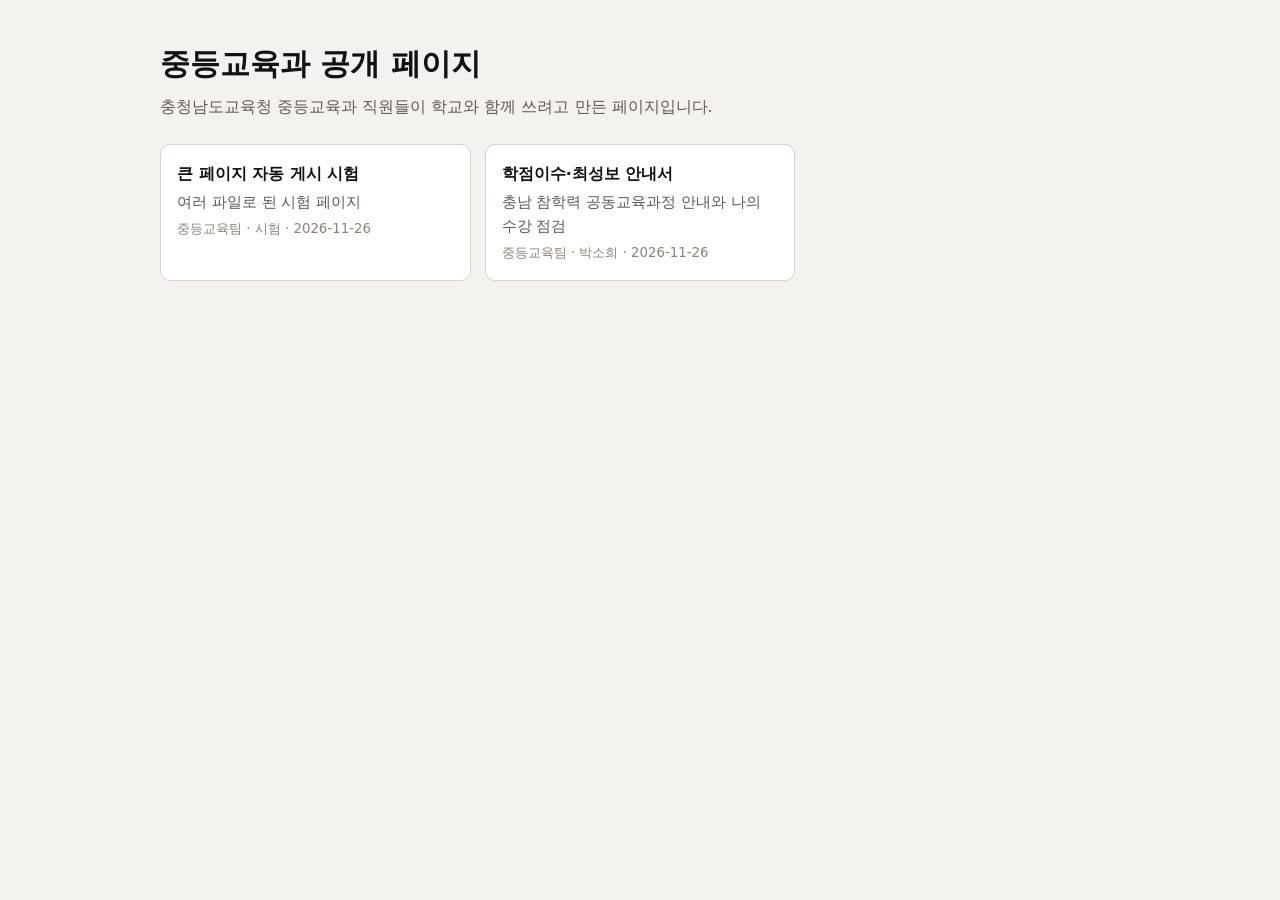
==== index.html @ 14477735 "큰 페이지 자동 게시: b1.json" ====
<!DOCTYPE html>
<html lang="ko"><head><meta charset="utf-8"><meta name="viewport" content="width=device-width, initial-scale=1">
<meta name="robots" content="noindex"><title>충남교육청 중등교육과 공개 페이지</title>
<style>body{margin:0;font:16px/1.6 system-ui,"Apple SD Gothic Neo","Malgun Gothic",sans-serif;background:#f4f2ee;color:#141210}
main{max-width:960px;margin:0 auto;padding:40px 16px}h1{font-size:30px;margin:0 0 6px}p.l{color:#5f5a53;margin:0 0 24px}
.g{display:grid;grid-template-columns:repeat(auto-fill,minmax(260px,1fr));gap:14px}
.c{display:flex;flex-direction:column;gap:4px;background:#fff;border:1px solid #d8d3cb;border-radius:10px;padding:16px;color:inherit;text-decoration:none}
.c:hover,.c:focus-visible{border-color:#c8371e;outline:none}.c span{color:#5f5a53;font-size:15px}.c small{color:#8a847b}</style></head>
<body><main><h1>중등교육과 공개 페이지</h1><p class="l">충청남도교육청 중등교육과 직원들이 학교와 함께 쓰려고 만든 페이지입니다.</p>
<div class="g">
<a class="c" href="big-test/"><b>큰 페이지 자동 게시 시험</b><span>여러 파일로 된 시험 페이지</span><small>중등교육팀 · 시험 · 2026-11-26</small></a>
<a class="c" href="check-gongdong/"><b>학점이수·최성보 안내서</b><span>충남 참학력 공동교육과정 안내와 나의 수강 점검</span><small>중등교육팀 · 박소희 · 2026-11-26</small></a>
</div></main></body></html>
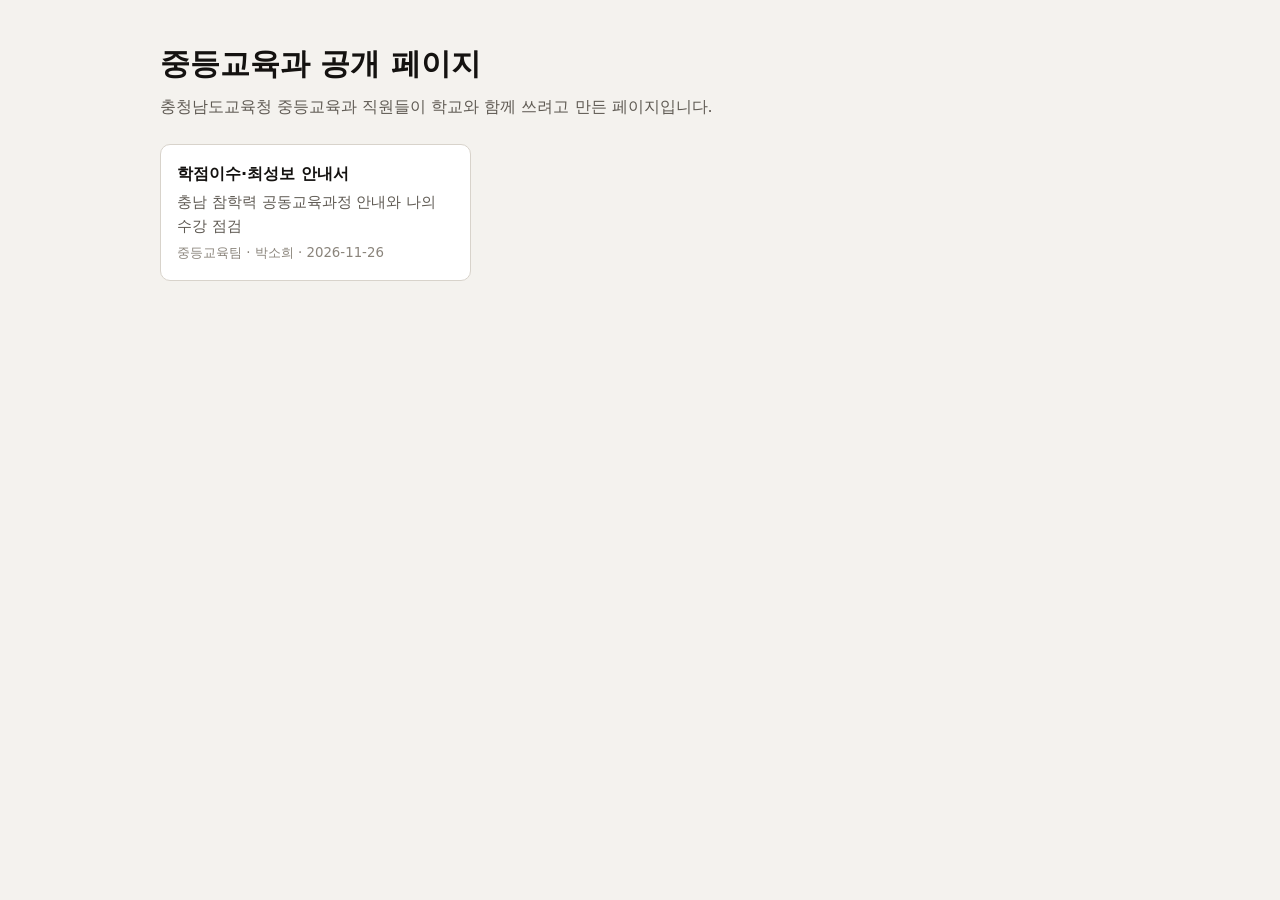
==== commit afc168ab: "내리기: big-test (큰 페이지 자동 게시 시험 종료) Co-Authored-By: Claude Opus 5.5 <noreply@anthropic.com> Claude-Ses" ====
--- a/index.html
+++ b/index.html
@@ -8,6 +8,5 @@
 .c:hover,.c:focus-visible{border-color:#c8371e;outline:none}.c span{color:#5f5a53;font-size:15px}.c small{color:#8a847b}</style></head>
 <body><main><h1>중등교육과 공개 페이지</h1><p class="l">충청남도교육청 중등교육과 직원들이 학교와 함께 쓰려고 만든 페이지입니다.</p>
 <div class="g">
-<a class="c" href="big-test/"><b>큰 페이지 자동 게시 시험</b><span>여러 파일로 된 시험 페이지</span><small>중등교육팀 · 시험 · 2026-11-26</small></a>
 <a class="c" href="check-gongdong/"><b>학점이수·최성보 안내서</b><span>충남 참학력 공동교육과정 안내와 나의 수강 점검</span><small>중등교육팀 · 박소희 · 2026-11-26</small></a>
 </div></main></body></html>
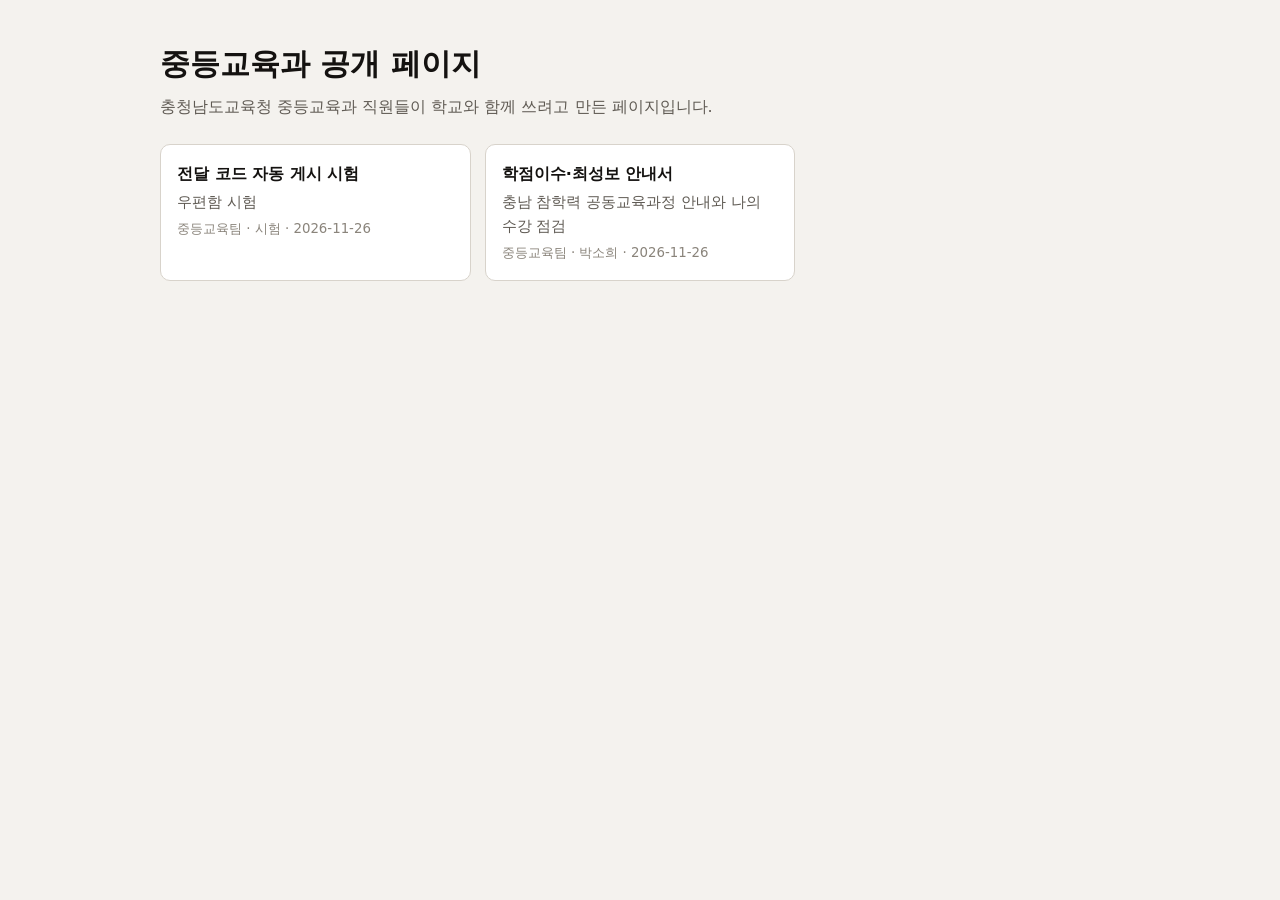
==== commit a7109f9e: "큰 페이지 자동 게시: c9.json" ====
--- a/index.html
+++ b/index.html
@@ -8,5 +8,6 @@
 .c:hover,.c:focus-visible{border-color:#c8371e;outline:none}.c span{color:#5f5a53;font-size:15px}.c small{color:#8a847b}</style></head>
 <body><main><h1>중등교육과 공개 페이지</h1><p class="l">충청남도교육청 중등교육과 직원들이 학교와 함께 쓰려고 만든 페이지입니다.</p>
 <div class="g">
+<a class="c" href="code-test/"><b>전달 코드 자동 게시 시험</b><span>우편함 시험</span><small>중등교육팀 · 시험 · 2026-11-26</small></a>
 <a class="c" href="check-gongdong/"><b>학점이수·최성보 안내서</b><span>충남 참학력 공동교육과정 안내와 나의 수강 점검</span><small>중등교육팀 · 박소희 · 2026-11-26</small></a>
 </div></main></body></html>
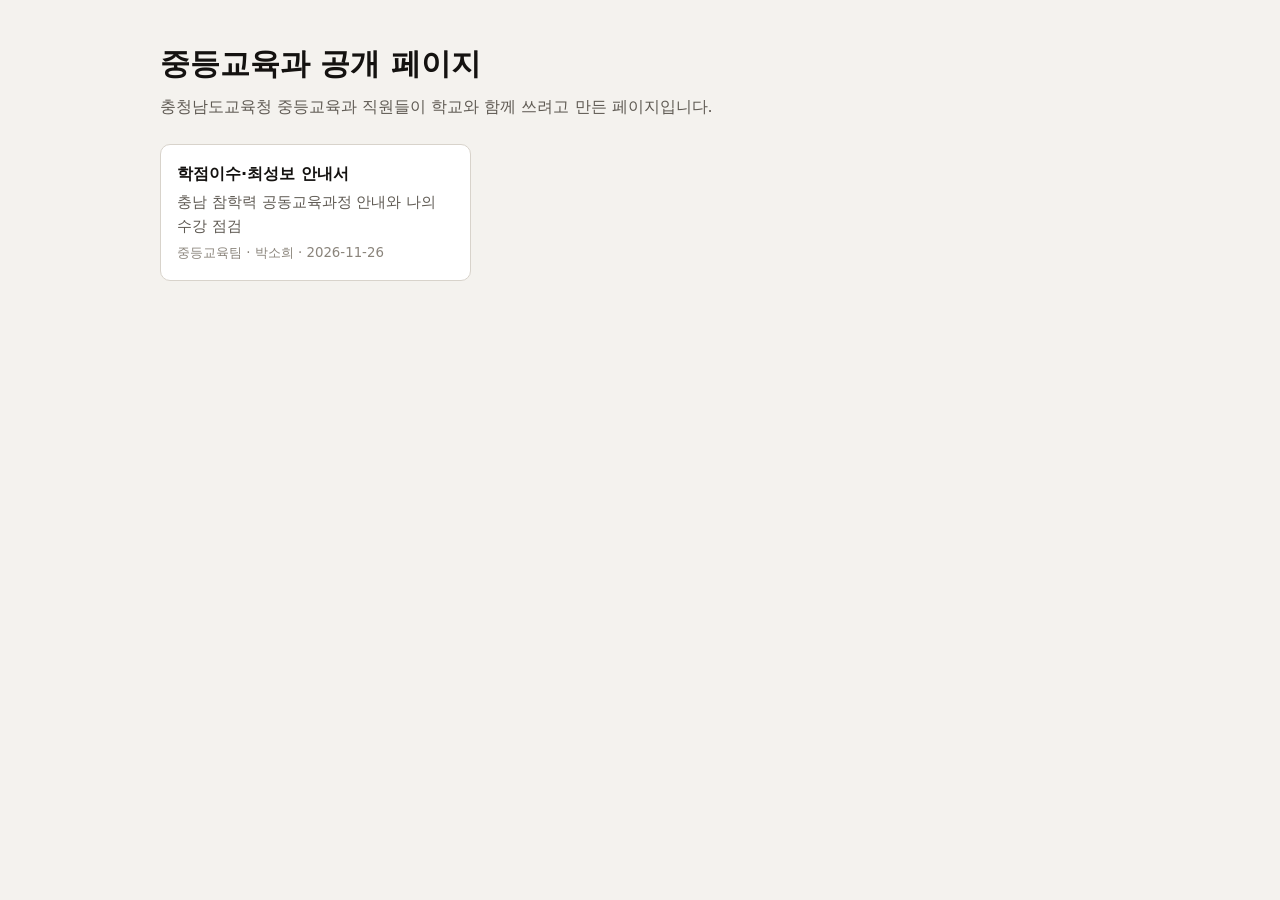
==== commit 39ed7403: "우편함 명령에서 checkout 인증 헤더 끄기, 시험 페이지 code-test 내림 Co-Authored-By: Claude Opus 5.5 <noreply@anthropic.c" ====
--- a/index.html
+++ b/index.html
@@ -8,6 +8,5 @@
 .c:hover,.c:focus-visible{border-color:#c8371e;outline:none}.c span{color:#5f5a53;font-size:15px}.c small{color:#8a847b}</style></head>
 <body><main><h1>중등교육과 공개 페이지</h1><p class="l">충청남도교육청 중등교육과 직원들이 학교와 함께 쓰려고 만든 페이지입니다.</p>
 <div class="g">
-<a class="c" href="code-test/"><b>전달 코드 자동 게시 시험</b><span>우편함 시험</span><small>중등교육팀 · 시험 · 2026-11-26</small></a>
 <a class="c" href="check-gongdong/"><b>학점이수·최성보 안내서</b><span>충남 참학력 공동교육과정 안내와 나의 수강 점검</span><small>중등교육팀 · 박소희 · 2026-11-26</small></a>
 </div></main></body></html>
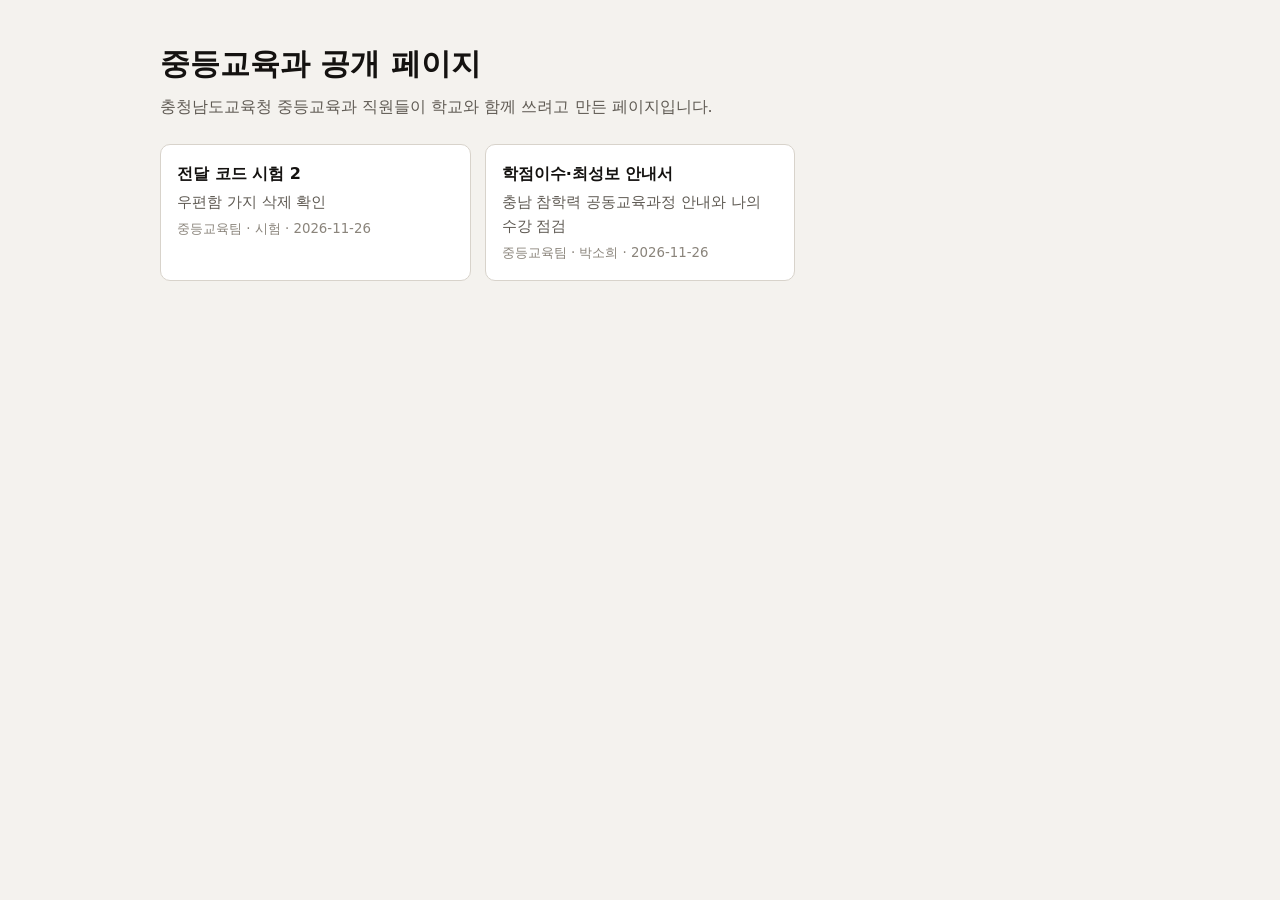
==== commit 51eec3c7: "큰 페이지 자동 게시: c11.json" ====
--- a/index.html
+++ b/index.html
@@ -8,5 +8,6 @@
 .c:hover,.c:focus-visible{border-color:#c8371e;outline:none}.c span{color:#5f5a53;font-size:15px}.c small{color:#8a847b}</style></head>
 <body><main><h1>중등교육과 공개 페이지</h1><p class="l">충청남도교육청 중등교육과 직원들이 학교와 함께 쓰려고 만든 페이지입니다.</p>
 <div class="g">
+<a class="c" href="code-test2/"><b>전달 코드 시험 2</b><span>우편함 가지 삭제 확인</span><small>중등교육팀 · 시험 · 2026-11-26</small></a>
 <a class="c" href="check-gongdong/"><b>학점이수·최성보 안내서</b><span>충남 참학력 공동교육과정 안내와 나의 수강 점검</span><small>중등교육팀 · 박소희 · 2026-11-26</small></a>
 </div></main></body></html>
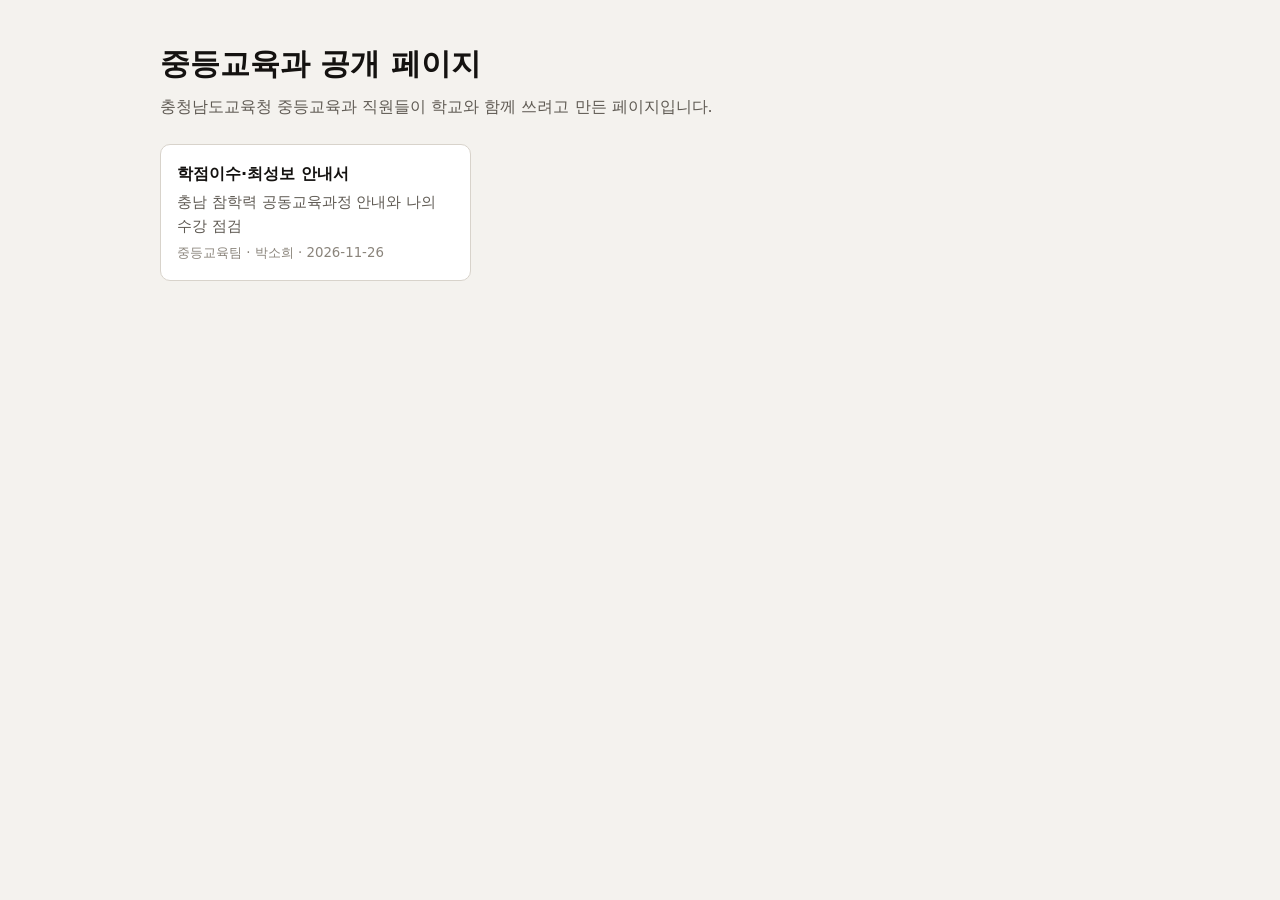
==== commit d4595c10: "우편함 가지 삭제를 임시 git 폴더에서 실행, code-test2 내림, 재시험 c13 Co-Authored-By: Claude Opus 5.5 <noreply@anthropic" ====
--- a/index.html
+++ b/index.html
@@ -8,6 +8,5 @@
 .c:hover,.c:focus-visible{border-color:#c8371e;outline:none}.c span{color:#5f5a53;font-size:15px}.c small{color:#8a847b}</style></head>
 <body><main><h1>중등교육과 공개 페이지</h1><p class="l">충청남도교육청 중등교육과 직원들이 학교와 함께 쓰려고 만든 페이지입니다.</p>
 <div class="g">
-<a class="c" href="code-test2/"><b>전달 코드 시험 2</b><span>우편함 가지 삭제 확인</span><small>중등교육팀 · 시험 · 2026-11-26</small></a>
 <a class="c" href="check-gongdong/"><b>학점이수·최성보 안내서</b><span>충남 참학력 공동교육과정 안내와 나의 수강 점검</span><small>중등교육팀 · 박소희 · 2026-11-26</small></a>
 </div></main></body></html>
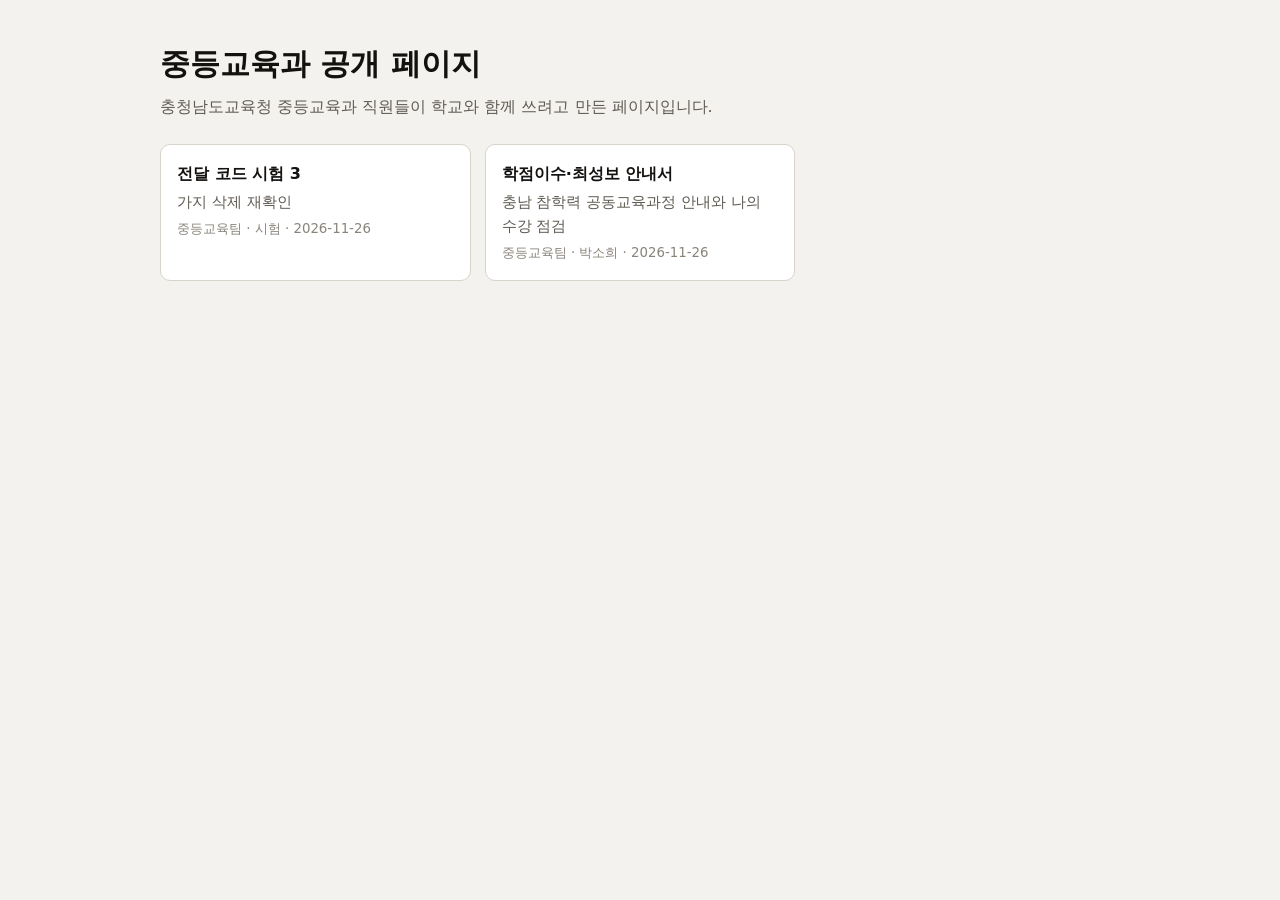
==== commit a7f7817c: "큰 페이지 자동 게시: c13.json" ====
--- a/index.html
+++ b/index.html
@@ -8,5 +8,6 @@
 .c:hover,.c:focus-visible{border-color:#c8371e;outline:none}.c span{color:#5f5a53;font-size:15px}.c small{color:#8a847b}</style></head>
 <body><main><h1>중등교육과 공개 페이지</h1><p class="l">충청남도교육청 중등교육과 직원들이 학교와 함께 쓰려고 만든 페이지입니다.</p>
 <div class="g">
+<a class="c" href="code-test3/"><b>전달 코드 시험 3</b><span>가지 삭제 재확인</span><small>중등교육팀 · 시험 · 2026-11-26</small></a>
 <a class="c" href="check-gongdong/"><b>학점이수·최성보 안내서</b><span>충남 참학력 공동교육과정 안내와 나의 수강 점검</span><small>중등교육팀 · 박소희 · 2026-11-26</small></a>
 </div></main></body></html>
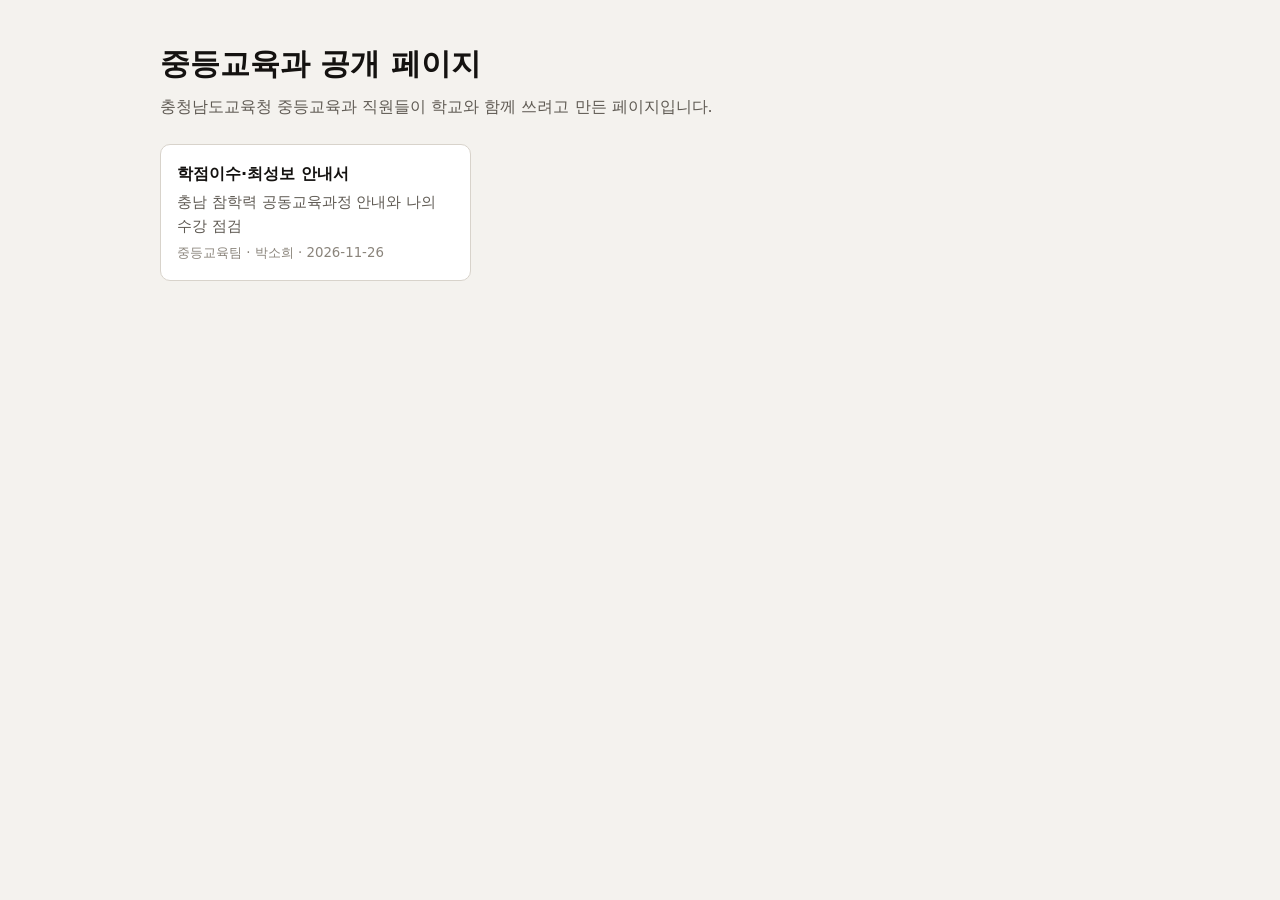
==== commit ab55fb7d: "시험 정리: code-test3 내림 Co-Authored-By: Claude Opus 5.5 <noreply@anthropic.com> Claude-Session: https:/" ====
--- a/index.html
+++ b/index.html
@@ -8,6 +8,5 @@
 .c:hover,.c:focus-visible{border-color:#c8371e;outline:none}.c span{color:#5f5a53;font-size:15px}.c small{color:#8a847b}</style></head>
 <body><main><h1>중등교육과 공개 페이지</h1><p class="l">충청남도교육청 중등교육과 직원들이 학교와 함께 쓰려고 만든 페이지입니다.</p>
 <div class="g">
-<a class="c" href="code-test3/"><b>전달 코드 시험 3</b><span>가지 삭제 재확인</span><small>중등교육팀 · 시험 · 2026-11-26</small></a>
 <a class="c" href="check-gongdong/"><b>학점이수·최성보 안내서</b><span>충남 참학력 공동교육과정 안내와 나의 수강 점검</span><small>중등교육팀 · 박소희 · 2026-11-26</small></a>
 </div></main></body></html>
